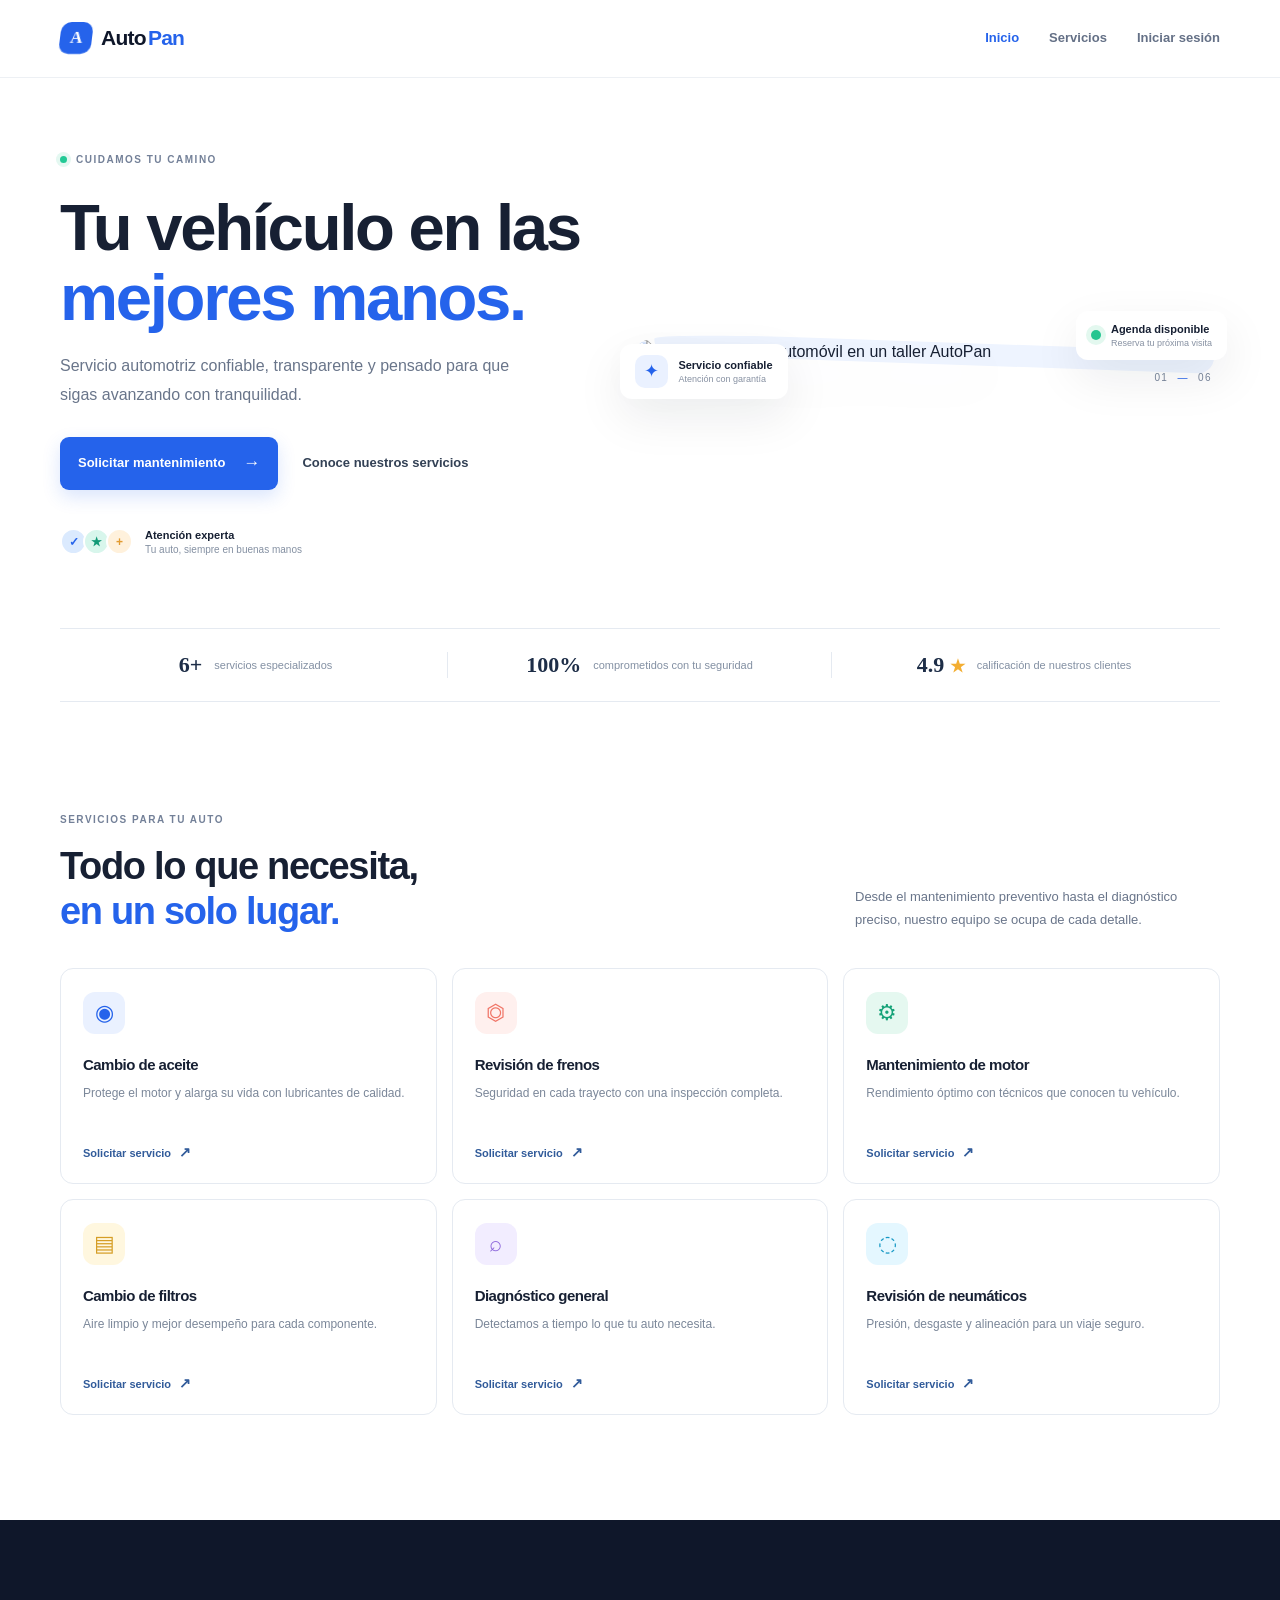
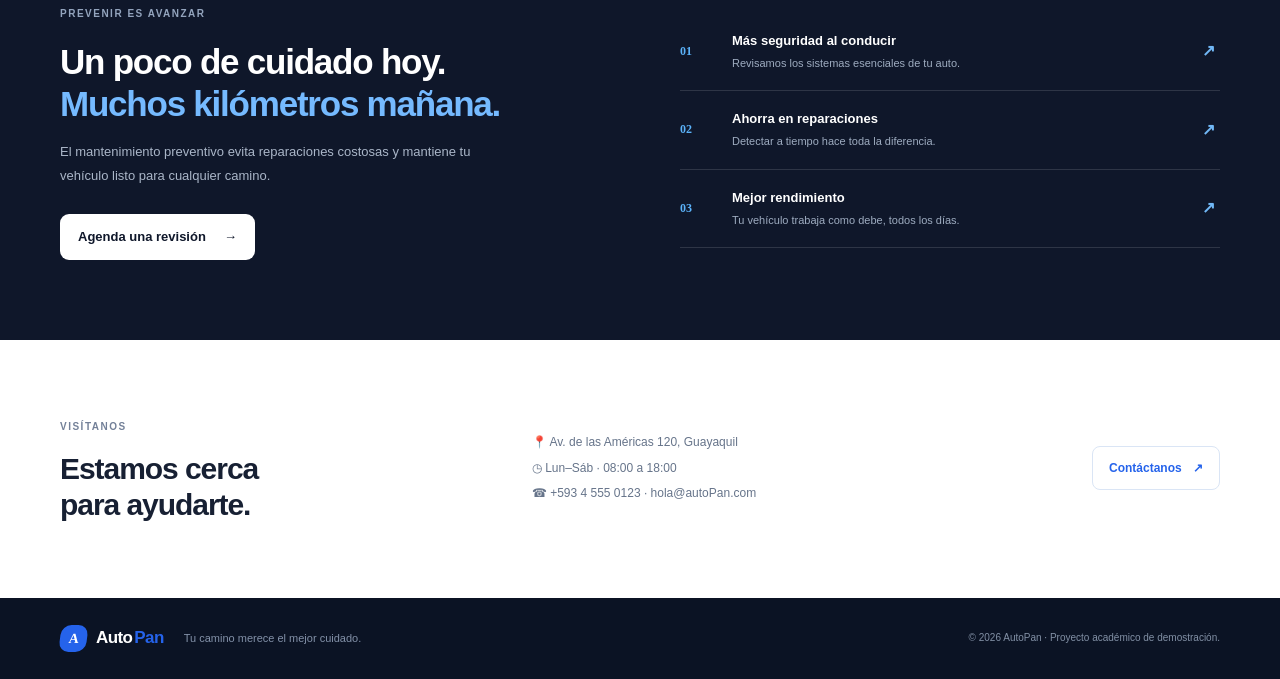
==== index.html @ 1d9c272c "Add AutoPan vehicle maintenance system" ====
<!doctype html>
<html lang="es">
<head><meta charset="utf-8"><meta name="viewport" content="width=device-width, initial-scale=1"><meta name="description" content="AutoPan, mantenimiento preventivo y cuidado automotriz."><title>AutoPan — Tu vehículo en las mejores manos</title><link rel="stylesheet" href="css/estilos.css"><script defer src="js/datos.js"></script><script defer src="js/autenticacion.js"></script></head>
<body>
<header class="barra"><a class="marca" href="index.html"><span class="marca-icono">A</span>Auto<span>Pan</span></a><nav><a class="activo" href="index.html">Inicio</a><a href="#servicios">Servicios</a><a data-sesion hidden href="mantenimiento.html">Solicitar mantenimiento</a><a data-sesion hidden href="mis-solicitudes.html">Mis solicitudes</a><a data-sesion hidden href="admin.html">Administración</a><a data-sin-sesion href="login.html">Iniciar sesión</a><button data-sesion data-cerrar-sesion hidden class="nav-cerrar">Cerrar sesión</button></nav></header>
<main>
<section class="hero contenedor"><div class="hero-copy"><span class="eyebrow"><i></i> CUIDAMOS TU CAMINO</span><h1>Tu vehículo en las <span>mejores manos.</span></h1><p>Servicio automotriz confiable, transparente y pensado para que sigas avanzando con tranquilidad.</p><div class="hero-acciones"><a class="boton boton-primario" href="mantenimiento.html" data-sesion hidden>Solicitar mantenimiento <span>→</span></a><a class="boton boton-primario" href="login.html" data-sin-sesion>Solicitar mantenimiento <span>→</span></a><a class="boton boton-texto" href="#servicios">Conoce nuestros servicios</a></div><div class="hero-confianza"><div class="avatar-stack"><b>✓</b><b>★</b><b>+</b></div><span><strong>Atención experta</strong><small>Tu auto, siempre en buenas manos</small></span></div></div><div class="hero-visual"><img src="img/taller-autoPan.svg" alt="Ilustración de un automóvil en un taller AutoPan"><div class="flotante flotante-a"><span>✦</span><div><strong>Servicio confiable</strong><small>Atención con garantía</small></div></div><div class="flotante flotante-b"><span class="punto-verde"></span><div><strong>Agenda disponible</strong><small>Reserva tu próxima visita</small></div></div><div class="hero-numero">01 <span>—</span> 06</div></div></section>
<section class="franja contenedor"><div><strong>6+</strong><span>servicios especializados</span></div><div><strong>100%</strong><span>comprometidos con tu seguridad</span></div><div><strong>4.9 <span class="estrella">★</span></strong><span>calificación de nuestros clientes</span></div></section>
<section class="seccion contenedor" id="servicios"><div class="encabezado-seccion"><div><span class="eyebrow">SERVICIOS PARA TU AUTO</span><h2>Todo lo que necesita,<br><span>en un solo lugar.</span></h2></div><p>Desde el mantenimiento preventivo hasta el diagnóstico preciso, nuestro equipo se ocupa de cada detalle.</p></div><div class="servicios-grid">
<article class="servicio-card"><span class="servicio-icono azul">◉</span><h3>Cambio de aceite</h3><p>Protege el motor y alarga su vida con lubricantes de calidad.</p><a href="mantenimiento.html">Solicitar servicio <b>↗</b></a></article><article class="servicio-card"><span class="servicio-icono coral">⏣</span><h3>Revisión de frenos</h3><p>Seguridad en cada trayecto con una inspección completa.</p><a href="mantenimiento.html">Solicitar servicio <b>↗</b></a></article><article class="servicio-card"><span class="servicio-icono verde">⚙</span><h3>Mantenimiento de motor</h3><p>Rendimiento óptimo con técnicos que conocen tu vehículo.</p><a href="mantenimiento.html">Solicitar servicio <b>↗</b></a></article><article class="servicio-card"><span class="servicio-icono amarillo">▤</span><h3>Cambio de filtros</h3><p>Aire limpio y mejor desempeño para cada componente.</p><a href="mantenimiento.html">Solicitar servicio <b>↗</b></a></article><article class="servicio-card"><span class="servicio-icono violeta">⌕</span><h3>Diagnóstico general</h3><p>Detectamos a tiempo lo que tu auto necesita.</p><a href="mantenimiento.html">Solicitar servicio <b>↗</b></a></article><article class="servicio-card"><span class="servicio-icono celeste">◌</span><h3>Revisión de neumáticos</h3><p>Presión, desgaste y alineación para un viaje seguro.</p><a href="mantenimiento.html">Solicitar servicio <b>↗</b></a></article></div></section>
<section class="beneficios"><div class="contenedor beneficios-interior"><div><span class="eyebrow">PREVENIR ES AVANZAR</span><h2>Un poco de cuidado hoy.<br><span>Muchos kilómetros mañana.</span></h2><p>El mantenimiento preventivo evita reparaciones costosas y mantiene tu vehículo listo para cualquier camino.</p><a class="boton boton-claro" href="mantenimiento.html">Agenda una revisión <span>→</span></a></div><ul><li><span>01</span><div><strong>Más seguridad al conducir</strong><small>Revisamos los sistemas esenciales de tu auto.</small></div><b>↗</b></li><li><span>02</span><div><strong>Ahorra en reparaciones</strong><small>Detectar a tiempo hace toda la diferencia.</small></div><b>↗</b></li><li><span>03</span><div><strong>Mejor rendimiento</strong><small>Tu vehículo trabaja como debe, todos los días.</small></div><b>↗</b></li></ul></div></section>
<section class="contacto contenedor"><div><span class="eyebrow">VISÍTANOS</span><h2>Estamos cerca<br>para ayudarte.</h2></div><div class="contacto-datos"><p>📍 Av. de las Américas 120, Guayaquil</p><p>◷ Lun–Sáb · 08:00 a 18:00</p><p>☎ +593 4 555 0123 · hola@autoPan.com</p></div><a class="contacto-mapa" href="mailto:hola@autoPan.com">Contáctanos <span>↗</span></a></section>
</main><footer class="pie"><div class="contenedor pie-inner"><a class="marca marca-clara" href="index.html"><span class="marca-icono">A</span>Auto<span>Pan</span></a><p>Tu camino merece el mejor cuidado.</p><small>© 2026 AutoPan · Proyecto académico de demostración.</small></div></footer></body></html>
---- css/estilos.css ----
:root{--azul-oscuro:#0f172a;--azul:#2563eb;--celeste:#38bdf8;--blanco:#fff;--gris:#f1f5f9;--texto:#172033;--muted:#69758a;--borde:#e5eaf1;--verde:#109875;--sombra:0 18px 48px rgba(15,23,42,.08)}
*{box-sizing:border-box}html{scroll-behavior:smooth}body{margin:0;color:var(--texto);font-family:'DM Sans',Arial,sans-serif;background:#fff;line-height:1.55}h1,h2,h3,p{margin-top:0}h1,h2,h3,.marca{font-family:Manrope,'DM Sans',sans-serif;letter-spacing:-.035em}a{color:inherit;text-decoration:none}button,input,select,textarea{font:inherit}button,a{ -webkit-tap-highlight-color:transparent}button{cursor:pointer}.contenedor{width:min(1160px,calc(100% - 48px));margin-inline:auto}.barra{height:78px;display:flex;align-items:center;justify-content:space-between;padding:0 max(24px,calc((100vw - 1160px)/2));border-bottom:1px solid #edf0f4;background:rgba(255,255,255,.94);position:sticky;top:0;z-index:5;backdrop-filter:blur(14px)}.marca{display:inline-flex;align-items:center;gap:2px;font-size:21px;font-weight:800;color:var(--azul-oscuro)}.marca>span:last-child{color:var(--azul)}.marca-icono{display:grid;place-items:center;width:32px;height:32px;border-radius:10px;background:var(--azul);color:white!important;font:800 17px Manrope;margin-right:7px;transform:skew(-7deg)}nav{display:flex;align-items:center;gap:30px;font-size:13px;font-weight:600;color:#647086}nav a{transition:color .2s}nav a:hover,nav .activo{color:var(--azul)}nav [hidden],.hero-acciones [hidden]{display:none!important}.nav-cerrar{border:0;background:none;color:#647086;font-weight:600;padding:0}.nav-cerrar:hover{color:#dc3a50}.usuario-nav{color:#1c2b42;font-size:13px}
.hero{display:grid;grid-template-columns:1fr 1.08fr;gap:36px;align-items:center;padding-top:56px;padding-bottom:42px;min-height:510px}.hero-copy{padding:12px 0 15px}.eyebrow{display:inline-flex;align-items:center;gap:9px;font-size:10px;line-height:1.2;letter-spacing:.15em;font-weight:800;color:#738098}.eyebrow i{width:7px;height:7px;border-radius:50%;background:#22c995;box-shadow:0 0 0 4px #e4f8f1}.hero h1{font-size:clamp(43px,5.1vw,66px);line-height:1.08;margin:22px 0 18px;max-width:570px}.hero h1 span,.encabezado-seccion h2 span{color:var(--azul)}.hero-copy>p{font-size:16px;color:var(--muted);max-width:450px;line-height:1.8}.hero-acciones{display:flex;gap:14px;align-items:center;margin-top:28px}.boton{border:0;display:inline-flex;align-items:center;justify-content:center;gap:18px;padding:13px 18px;border-radius:9px;font-weight:700;font-size:13px;transition:transform .2s,box-shadow .2s,background .2s}.boton:hover{transform:translateY(-2px)}.boton-primario{background:var(--azul);color:#fff;box-shadow:0 7px 18px #2563eb2b}.boton-primario:hover{background:#1d4ed8;box-shadow:0 10px 22px #2563eb40}.boton-primario span{font-size:17px}.boton-texto{background:none;color:#334155;padding-inline:10px}.boton-claro{color:var(--azul-oscuro);background:#fff;margin-top:14px}.boton-ancho{width:100%;margin-top:5px}.hero-confianza{display:flex;align-items:center;gap:12px;margin-top:38px}.avatar-stack{display:flex;padding-left:4px}.avatar-stack b{width:27px;height:27px;border-radius:50%;border:2px solid white;background:#dbeafe;color:#2563eb;display:grid;place-items:center;margin-left:-4px;font-size:12px}.avatar-stack b:nth-child(2){background:#d8f6ec;color:#119976}.avatar-stack b:nth-child(3){background:#fff1dc;color:#e29b31}.hero-confianza span{display:grid;line-height:1.35}.hero-confianza strong{font-size:11px}.hero-confianza small{font-size:10px;color:#8490a2}.hero-visual{position:relative;min-width:0}.hero-visual:before{content:"";position:absolute;inset:7% 1% 3% 3%;background:#eef4ff;border-radius:43% 43% 24px 24px;transform:rotate(2deg)}.hero-visual img{position:relative;display:block;width:100%;border-radius:24px;filter:drop-shadow(0 22px 25px #223d6a19)}.flotante{position:absolute;display:flex;align-items:center;gap:10px;padding:11px 15px;border-radius:12px;background:white;box-shadow:var(--sombra);z-index:1}.flotante>span{display:grid;place-items:center;width:33px;height:33px;background:#eaf1ff;color:var(--azul);border-radius:10px;font-size:18px}.flotante div{display:grid;line-height:1.4}.flotante strong{font-size:11px}.flotante small{color:#8791a2;font-size:9px}.flotante-a{top:16%;left:-16px}.flotante-b{right:-7px;bottom:18%}.flotante .punto-verde{width:10px;height:10px;border-radius:50%;background:#24c590;box-shadow:0 0 0 5px #e3f8ef}.hero-numero{position:absolute;right:8px;bottom:-21px;color:#78859a;font-size:10px;letter-spacing:.14em}.hero-numero span{color:var(--azul);padding-inline:5px}.franja{border-block:1px solid var(--borde);display:grid;grid-template-columns:repeat(3,1fr);padding:23px 4px;margin-top:15px}.franja>div{display:flex;justify-content:center;align-items:center;gap:12px;border-right:1px solid var(--borde)}.franja>div:last-child{border:0}.franja strong{font:800 22px Manrope;color:#1d2d47}.franja>div>span{font-size:11px;color:#8390a3}.estrella{color:#f3ae32;font-size:17px}
.seccion{padding-top:104px;padding-bottom:105px}.encabezado-seccion{display:flex;justify-content:space-between;align-items:end;margin-bottom:34px}.encabezado-seccion h2,.beneficios h2,.contacto h2{font-size:38px;line-height:1.19;margin:13px 0 0}.encabezado-seccion>p{max-width:365px;color:var(--muted);font-size:13px;line-height:1.8;margin-bottom:3px}.servicios-grid{display:grid;grid-template-columns:repeat(3,1fr);gap:15px}.servicio-card{border:1px solid var(--borde);border-radius:13px;padding:23px 22px 19px;transition:transform .22s,box-shadow .22s,border .22s}.servicio-card:hover{transform:translateY(-4px);box-shadow:var(--sombra);border-color:#d6e1f3}.servicio-icono{width:42px;height:42px;border-radius:12px;display:grid;place-items:center;font-size:22px;margin-bottom:19px}.azul{background:#eaf1ff;color:#2563eb}.coral{background:#fff0ee;color:#f07466}.verde{background:#e5f8f0;color:#16a278}.amarillo{background:#fff7df;color:#d59d25}.violeta{background:#f2edff;color:#8c66db}.celeste{background:#e4f7ff;color:#1598c4}.servicio-card h3{font-size:15px;margin:0 0 7px}.servicio-card p{color:#7b8799;font-size:12px;line-height:1.65;min-height:40px;margin-bottom:16px}.servicio-card a{font-size:11px;font-weight:700;color:#315b9a}.servicio-card a b{font-size:14px;margin-left:5px}.beneficios{background:var(--azul-oscuro);color:#fff;padding:80px 0}.beneficios-interior{display:grid;grid-template-columns:1fr 1fr;gap:80px;align-items:center}.beneficios .eyebrow{color:#93a4bd}.beneficios h2{font-size:35px;margin:16px 0}.beneficios h2 span{color:#75baff}.beneficios-interior>div>p{color:#aab6c8;font-size:13px;line-height:1.8;max-width:420px}.beneficios ul{list-style:none;margin:0;padding:0}.beneficios li{display:grid;grid-template-columns:38px 1fr 18px;align-items:center;gap:14px;padding:18px 0;border-bottom:1px solid #ffffff21}.beneficios li>span{color:#5bb3fa;font:700 12px Manrope}.beneficios li div{display:grid;gap:4px}.beneficios li strong{font-size:13px}.beneficios li small{color:#9eacc0;font-size:11px}.beneficios li>b{color:#71b8f6}.contacto{display:grid;grid-template-columns:1fr 1.2fr auto;gap:30px;align-items:center;padding-top:73px;padding-bottom:75px}.contacto h2{font-size:30px}.contacto-datos p{font-size:12px;color:#66748a;margin:7px 0}.contacto-mapa{font-size:12px;font-weight:700;color:var(--azul);border:1px solid #dae5f5;border-radius:8px;padding:12px 16px}.contacto-mapa span{padding-left:8px}.pie{background:#0b1324;color:#a9b5c8;padding:27px 0}.pie-inner{display:flex;align-items:center;gap:20px}.pie-inner p{font-size:11px;margin:0;color:#8391a8}.pie-inner small{margin-left:auto;font-size:10px;color:#8290a5}.marca-clara{color:white;font-size:17px}.marca-clara .marca-icono{width:27px;height:27px;font-size:14px}
.fondo-suave{background:#f6f8fb;min-height:100vh}.pagina-interior{padding-top:48px;padding-bottom:72px;min-height:calc(100vh - 150px)}.pagina-titulo{display:flex;align-items:end;justify-content:space-between;margin-bottom:28px}.pagina-titulo h1{font-size:34px;line-height:1.2;margin:10px 0 7px}.pagina-titulo p{color:var(--muted);font-size:13px;margin:0}.formulario-panel,.tabla-panel{background:white;border:1px solid var(--borde);border-radius:14px;box-shadow:0 8px 30px #22334a08}.formulario-panel{padding:30px 34px}.form-seccion{display:grid;grid-template-columns:34px 1fr;gap:17px;padding:4px 0 30px;margin-bottom:26px;border-bottom:1px solid var(--borde)}.form-seccion:last-of-type{border:0;margin-bottom:0}.paso{display:grid;place-items:center;width:30px;height:30px;border-radius:9px;background:#edf3ff;color:var(--azul);font:700 11px Manrope}.form-seccion-cuerpo h2{font-size:17px;margin:2px 0 4px}.form-seccion-cuerpo>p{font-size:11px;color:#8490a2;margin-bottom:19px}.form-grid{display:grid;grid-template-columns:repeat(2,minmax(0,1fr));gap:14px 18px}.form-grid label,.login-card label{display:grid;gap:7px;font-size:11px;font-weight:700;color:#38465b}.form-grid input,.form-grid select,.form-grid textarea,.login-card input,.filtros select,.buscador{width:100%;border:1px solid #dfe5ed;border-radius:8px;background:#fff;padding:11px 12px;color:#1a2940;font-size:12px;outline:none;transition:border .2s,box-shadow .2s}.form-grid input,.form-grid select,.login-card input{height:42px}.form-grid textarea{resize:vertical;min-height:72px}.form-grid input:focus,.form-grid select:focus,.form-grid textarea:focus,.login-card input:focus,.buscador:focus-within{border-color:#6ca0f8;box-shadow:0 0 0 3px #2563eb17}.form-grid input::placeholder,.form-grid textarea::placeholder,.login-card input::placeholder{color:#a4adba;font-weight:400}.form-grid input[readonly]{background:#f5f7fa;color:#68758a}.ancho-completo{grid-column:1/-1}.form-footer{display:flex;justify-content:space-between;align-items:center;padding-top:22px;border-top:1px solid var(--borde)}.form-footer>span{font-size:10px;color:#8290a2}.solicitudes-grid{display:grid;grid-template-columns:repeat(3,1fr);gap:16px}.solicitud-card{padding:20px;background:#fff;border:1px solid var(--borde);border-radius:13px;box-shadow:0 7px 25px #20344f08}.solicitud-top{display:flex;align-items:center;justify-content:space-between}.id-tag{font:700 10px 'DM Sans',sans-serif;color:#4773b4;background:#eff5ff;padding:5px 8px;border-radius:5px;white-space:nowrap}.estado{display:inline-flex;border-radius:30px;padding:5px 9px;font-size:10px;font-weight:700;white-space:nowrap}.estado-pendiente{background:#fff4da;color:#b78312}.estado-en-proceso{background:#eee9ff;color:#7752c8}.estado-finalizado{background:#e1f8ed;color:#16825f}.solicitud-card h3{font-size:16px;margin:17px 0 6px}.solicitud-card>p{font-size:11px;color:#65738a;margin-bottom:12px}.solicitud-meta{display:flex;justify-content:space-between;color:#758198;font-size:10px;padding:11px 0;border-block:1px solid #eff1f4}.solicitud-card .muted{margin:12px 0 0;line-height:1.6}.vacio{grid-column:1/-1;text-align:center;padding:68px 20px;border:1px dashed #ccd7e5;border-radius:14px;background:#fff}.vacio>span{font-size:30px}.vacio h3{margin:12px 0 4px}.vacio p{font-size:12px;color:#78869a}.vacio .boton{margin-top:8px}
.indicadores{display:grid;grid-template-columns:repeat(4,1fr);gap:13px;margin-bottom:20px}.indicador{display:flex;align-items:center;gap:12px;padding:17px 15px;background:white;border:1px solid var(--borde);border-radius:12px}.indicador-icono{display:grid;place-items:center;width:40px;height:40px;border-radius:11px;font-size:18px;flex:none}.ambar{background:#fff4d9;color:#d19a20}.indicador>div{display:grid;gap:2px}.indicador small{font-size:10px;color:#768399}.indicador strong{font:800 21px Manrope;color:#1a2940}.indicador-nota{font-size:9px;color:#a0aaba;margin-left:auto;align-self:end;white-space:nowrap}.tabla-panel{overflow:hidden}.tabla-cabecera{display:flex;justify-content:space-between;align-items:center;padding:22px 22px 18px}.tabla-cabecera h2{font-size:18px;margin:7px 0 0}.filtros{display:flex;gap:9px;align-items:center}.buscador{display:flex;align-items:center;gap:7px;width:230px;height:39px;padding:0 11px;color:#8290a4;font-size:18px}.buscador input{border:0;outline:0;width:100%;font-size:11px;background:transparent;color:var(--texto)}.filtros select{width:auto;height:39px;padding:0 28px 0 10px;font-size:11px}.tabla-scroll{overflow-x:auto}table{width:100%;border-collapse:collapse;text-align:left;white-space:nowrap}thead{background:#f7f9fc}th{padding:11px 13px;font-size:9px;letter-spacing:.05em;text-transform:uppercase;color:#8290a2;font-weight:700}td{padding:12px 13px;border-bottom:1px solid #edf0f4;font-size:10px;color:#536177}td:first-child,th:first-child{padding-left:22px}td strong{display:block;color:#243249;font-size:10px}td small{display:block;font-size:9px;color:#93a0b0;margin-top:3px}.acciones{display:flex;gap:3px}.icono-boton{width:28px;height:28px;border:0;border-radius:7px;background:#f0f5ff;color:#3971c6;font-size:16px;display:grid;place-items:center}.icono-boton:hover{background:#e1ecff}.icono-boton.peligro{background:#fff1f1;color:#d4515f}.icono-boton.peligro:hover{background:#ffe1e1}.tabla-vacia{text-align:center;padding:40px;color:#8290a2}.tabla-pie{margin:0;padding:12px 20px;color:#909bad;font-size:10px;border-top:1px solid var(--borde)}.dialogo{width:min(720px,calc(100% - 28px));max-height:90vh;overflow:auto;border:0;border-radius:16px;padding:24px;background:white;box-shadow:0 22px 80px #0f172a45}.dialogo::backdrop{background:#0f172a88;backdrop-filter:blur(3px)}.dialogo-cabecera{display:flex;align-items:start;justify-content:space-between;margin-bottom:20px}.dialogo-cabecera h2{font-size:21px;margin:6px 0 0}.dialogo-cabecera .icono-boton{font-size:21px}.dialogo .form-grid{gap:12px 14px}.dialogo-footer{display:flex;justify-content:flex-end;margin-top:17px}.detalle-grid{display:grid;grid-template-columns:1fr 1fr;gap:16px}.detalle-grid>div{display:grid;gap:4px}.detalle-grid span{font-size:10px;color:#7e8a9e}.detalle-grid strong{font-size:12px;font-weight:600}.detalle-ancho{grid-column:1/-1}.notificacion{position:fixed;z-index:20;right:22px;bottom:22px;max-width:min(400px,calc(100% - 36px));padding:14px 18px;background:#123e35;color:#fff;border-radius:10px;box-shadow:0 12px 35px #101b2e35;font-size:13px;font-weight:600;opacity:0;transform:translateY(12px);pointer-events:none;transition:all .25s}.notificacion.error{background:#a33242}.notificacion.visible{opacity:1;transform:translateY(0)}
.login-layout{min-height:calc(100vh - 78px);display:grid;grid-template-columns:1fr 1fr}.login-arte{background:#0f172a;position:relative;overflow:hidden;display:flex;justify-content:flex-end}.login-arte:before{content:"";position:absolute;width:500px;height:500px;border:1px solid #ffffff14;border-radius:50%;left:-220px;bottom:-260px;box-shadow:0 0 0 40px #ffffff08,0 0 0 85px #ffffff05}.login-arte-contenido{width:min(540px,calc(100% - 64px));padding:74px 45px 55px 0;color:#fff;position:relative}.login-arte .eyebrow{color:#9bb2d1}.login-arte h1{font-size:41px;line-height:1.15;margin:18px 0 13px}.login-arte h1 span{color:#66b7ff}.login-arte p{font-size:13px;color:#a9b6ca;max-width:410px}.login-arte img{width:100%;margin-top:24px;border-radius:18px}.login-panel{display:grid;place-items:center;padding:40px}.login-card{width:min(400px,100%);padding:10px}.login-card h2{font-size:30px;margin:12px 0 4px}.login-card>.muted{font-size:12px;margin-bottom:25px}.login-card form{display:grid;gap:17px}.login-card label{font-size:11px}.login-card input{font-size:12px}.demo-cuentas{margin-top:24px;padding:14px 15px;border:1px solid var(--borde);border-radius:9px;background:#fbfcfe}.demo-cuentas strong{font-size:10px}.demo-cuentas p{font-size:10px;color:#637188;margin:8px 0 0}.demo-cuentas code{color:#2a5ca8;background:#eef4ff;padding:2px 4px;border-radius:3px}.nota-seguridad{font-size:9px;color:#8d98a9;line-height:1.6;margin-top:15px}.mensaje-error{padding:10px 12px;border-radius:8px;color:#a83242;background:#fff0f0;font-size:11px;margin:12px 0}.mensaje-error[hidden]{display:none}
@media(max-width:900px){nav{gap:16px}.hero{gap:20px;min-height:440px}.hero h1{font-size:50px}.flotante-a{left:-5px}.flotante-b{right:-2px}.indicadores{grid-template-columns:repeat(2,1fr)}.solicitudes-grid{grid-template-columns:repeat(2,1fr)}.beneficios-interior{gap:35px}.contacto{grid-template-columns:1fr 1fr}.contacto-mapa{justify-self:start}}
@media(max-width:650px){.contenedor{width:calc(100% - 34px)}.barra{height:auto;min-height:66px;padding:13px 17px;align-items:flex-start;gap:10px}.marca{font-size:19px;flex:none}nav{justify-content:flex-end;gap:8px 13px;flex-wrap:wrap;font-size:10px;padding-top:8px}nav .usuario-nav{display:none}.hero{grid-template-columns:1fr;padding-top:34px;gap:22px}.hero h1{font-size:47px;margin-top:16px}.hero-copy>p{font-size:14px}.hero-acciones{gap:5px;flex-wrap:wrap}.hero-acciones .boton{font-size:11px;padding:12px}.hero-visual{max-width:520px;margin:auto}.flotante{padding:8px 10px}.flotante-a{left:-4px}.flotante-b{right:-2px}.franja{padding:16px 0;margin-top:28px}.franja>div{display:grid;gap:1px;text-align:center}.franja strong{font-size:18px}.franja>div>span{font-size:9px;line-height:1.3}.seccion{padding-top:69px;padding-bottom:70px}.encabezado-seccion{display:block}.encabezado-seccion h2{font-size:31px}.encabezado-seccion>p{margin-top:14px}.servicios-grid{grid-template-columns:repeat(2,1fr);gap:10px}.servicio-card{padding:16px 13px}.servicio-card h3{font-size:13px}.servicio-card p{font-size:10px;min-height:55px}.servicio-icono{width:36px;height:36px;margin-bottom:13px}.beneficios{padding:60px 0}.beneficios-interior{grid-template-columns:1fr;gap:35px}.beneficios h2{font-size:30px}.contacto{grid-template-columns:1fr;gap:14px;padding-block:52px}.contacto h2{font-size:27px}.pie-inner{flex-wrap:wrap;gap:12px}.pie-inner p{display:none}.pie-inner small{margin-left:auto;text-align:right}.pagina-interior{padding-top:30px}.pagina-titulo{align-items:flex-start;gap:15px;flex-direction:column}.pagina-titulo h1{font-size:28px}.pagina-titulo>.boton{align-self:flex-start}.formulario-panel{padding:20px 16px}.form-seccion{grid-template-columns:28px 1fr;gap:10px;padding-bottom:22px;margin-bottom:20px}.paso{width:26px;height:26px}.form-grid{grid-template-columns:1fr;gap:12px}.ancho-completo{grid-column:auto}.form-footer{align-items:flex-start;gap:14px;flex-direction:column}.form-footer .boton{align-self:stretch}.indicadores{gap:8px}.indicador{padding:12px 10px;gap:8px}.indicador-icono{width:33px;height:33px}.indicador-nota{display:none}.indicador small{font-size:9px}.indicador strong{font-size:19px}.tabla-cabecera{padding:17px 14px;align-items:flex-start;gap:14px;flex-direction:column}.filtros{width:100%}.buscador{flex:1;width:auto}.filtros select{max-width:120px}.tabla-panel{margin-inline:-4px}.solicitudes-grid{grid-template-columns:1fr}.login-layout{grid-template-columns:1fr}.login-arte{justify-content:center}.login-arte-contenido{width:calc(100% - 38px);padding:35px 0 25px}.login-arte h1{font-size:30px}.login-arte img{max-height:190px;object-fit:cover}.login-panel{padding:35px 20px}.login-card{padding:0}.detalle-grid{grid-template-columns:1fr}.detalle-ancho{grid-column:auto}.dialogo{padding:18px}.dialogo-cabecera{top:-18px;margin:-18px -18px 20px;padding:16px 18px}.dialogo .form-grid{grid-template-columns:1fr}}

/* Controles añadidos para identidad, contraseñas y administración */
.login-card select{height:42px;width:100%;border:1px solid #dfe5ed;border-radius:8px;background:#fff;padding:0 12px;color:#1a2940;font-size:12px;outline:none}
.alternar-formulario{font-size:11px;color:#77849a;margin:16px 0}.alternar-formulario a{color:var(--azul);font-weight:700;margin-left:4px}
.campo-contrasena{display:block;position:relative;width:100%}.campo-contrasena input{width:100%;padding-right:43px!important}
.ojo-password{position:absolute;right:7px;top:50%;transform:translateY(-50%);width:31px;height:31px;border:0;border-radius:7px;background:#f1f5fb;color:#356bb8;font-size:17px;display:grid;place-items:center}.ojo-password:hover{background:#e2ecfb}
.panel-usuarios{margin-top:20px}.usuarios-ayuda{font-size:10px;color:#8793a5}.rol-tag{display:inline-flex;padding:5px 8px;background:#eef4ff;color:#3b68a9;border-radius:20px;font-size:10px;font-weight:700}.fila-desactivada{opacity:.58}.estado-inactiva{background:#edf0f4;color:#687386}.icono-boton.activar{background:#e6f8ef;color:#16825f}
.dialogo{scrollbar-color:#3380e8 #e7effa;scrollbar-width:thin}.dialogo::-webkit-scrollbar{width:10px}.dialogo::-webkit-scrollbar-track{background:#e7effa;border-radius:8px}.dialogo::-webkit-scrollbar-thumb{background:#3380e8;border:2px solid #e7effa;border-radius:8px}.dialogo::-webkit-scrollbar-thumb:hover{background:#1d5fc7}
.dialogo-cabecera{position:sticky;top:-24px;z-index:3;margin:-24px -24px 21px;padding:18px 24px;background:linear-gradient(120deg,#174aa6,#2877e8);color:#fff;border-radius:15px 15px 0 0}.dialogo-titulo-grupo{display:flex;align-items:center;gap:13px}.dialogo-icono{width:42px;height:42px;display:grid;place-items:center;background:#ffffff22;border:1px solid #ffffff38;border-radius:12px;font-size:20px}.dialogo-cabecera .eyebrow{color:#d6e7ff}.dialogo-cabecera h2{color:#fff;margin:4px 0 1px}.dialogo-cabecera small{font-size:10px;color:#deebff}.dialogo-cabecera .icono-boton{background:#ffffff22;color:white;font-size:20px}.dialogo-cabecera .icono-boton:hover{background:#ffffff3b}
.detalle-grid>div{padding:11px;border:1px solid #e9eef6;border-radius:9px;background:#fbfdff}.detalle-grid>div span{color:#3975c8;font-weight:700}.dialogo .form-grid label{padding:9px;border:1px solid #edf1f6;border-radius:9px;background:#fbfdff}.dialogo .form-grid label.ancho-completo{grid-column:1/-1}
.icono-boton:disabled{opacity:.35;cursor:not-allowed}.ayuda-rol{font-size:10px;color:#768399;margin:0;padding:10px;background:#f2f6fc;border-radius:8px}
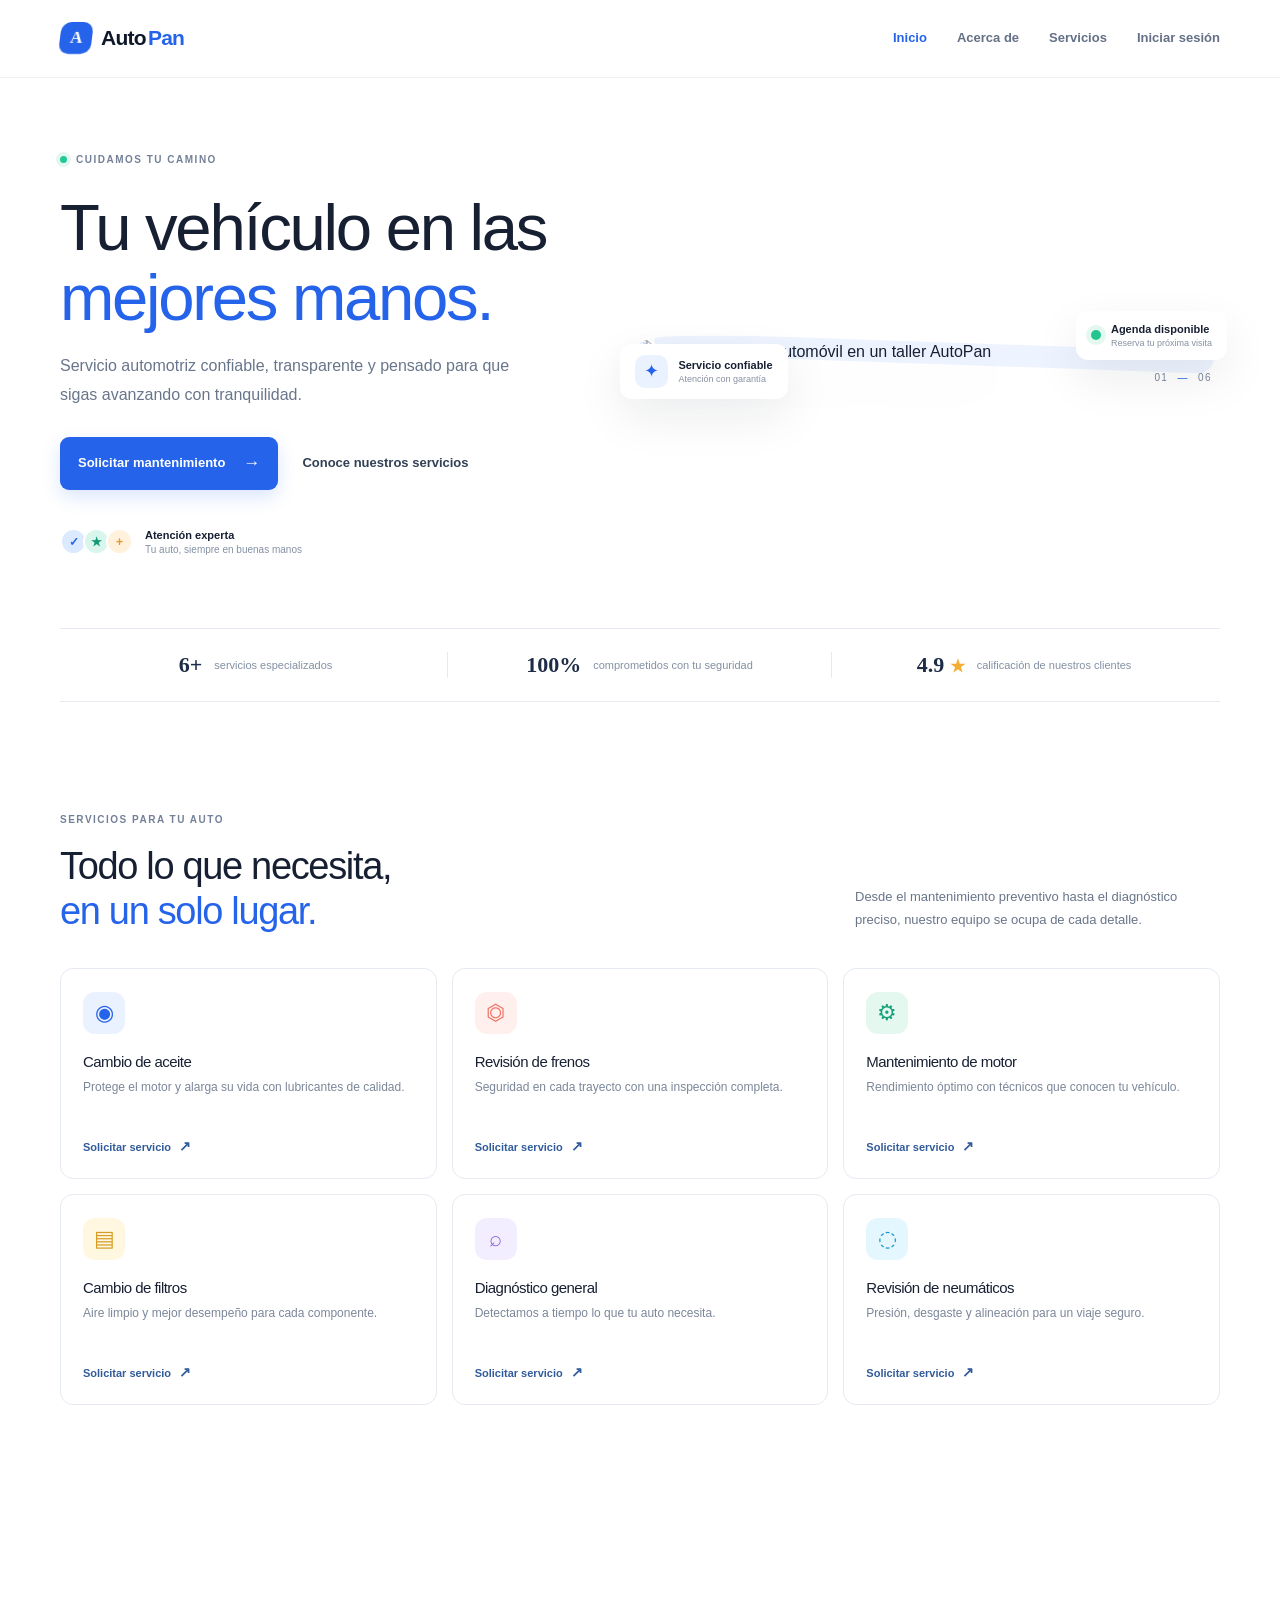
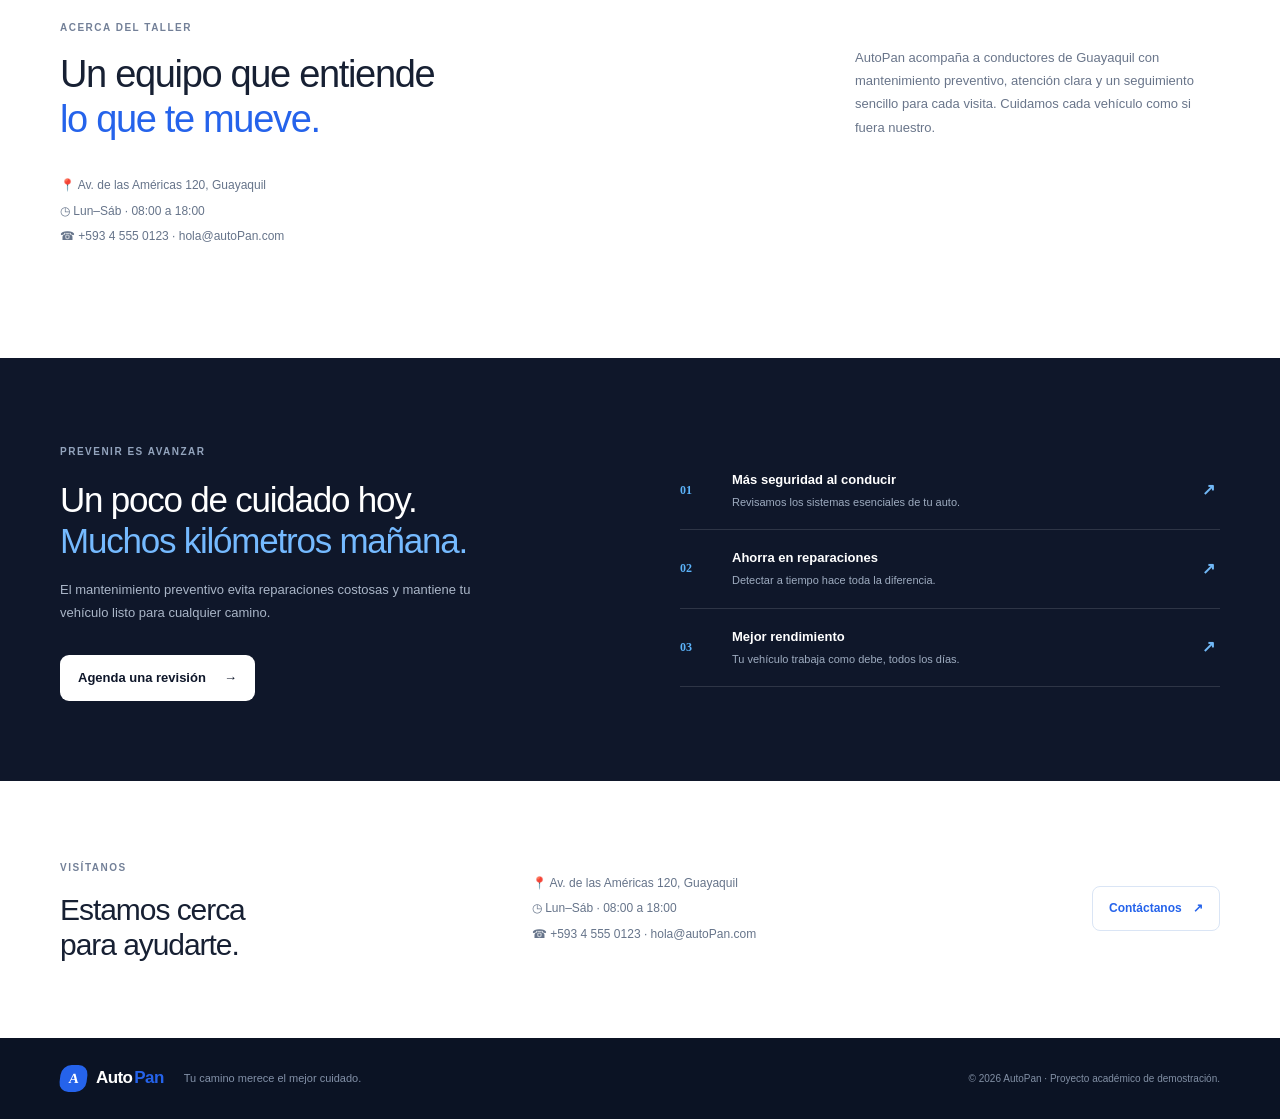
==== commit 147ba68c: "Completa perfil y revisión de rúbrica" ====
--- a/index.html
+++ b/index.html
@@ -1,13 +1,13 @@
 <!doctype html>
 <html lang="es">
-<head><meta charset="utf-8"><meta name="viewport" content="width=device-width, initial-scale=1"><meta name="description" content="AutoPan, mantenimiento preventivo y cuidado automotriz."><title>AutoPan — Tu vehículo en las mejores manos</title><link rel="stylesheet" href="css/estilos.css"><script defer src="js/datos.js"></script><script defer src="js/autenticacion.js"></script></head>
+<head><meta charset="utf-8"><meta name="viewport" content="width=device-width, initial-scale=1"><meta name="description" content="AutoPan, mantenimiento preventivo y cuidado automotriz."><title>AutoPan — Tu vehículo en las mejores manos</title><link rel="stylesheet" href="vendor/bootstrap/bootstrap.min.css"><link rel="stylesheet" href="vendor/sweetalert2/sweetalert2.min.css"><link rel="stylesheet" href="css/estilos.css"><script defer src="vendor/sweetalert2/sweetalert2.min.js"></script><script defer src="vendor/bootstrap/bootstrap.bundle.min.js"></script><script defer src="js/datos.js"></script><script defer src="js/autenticacion.js"></script></head>
 <body>
-<header class="barra"><a class="marca" href="index.html"><span class="marca-icono">A</span>Auto<span>Pan</span></a><nav><a class="activo" href="index.html">Inicio</a><a href="#servicios">Servicios</a><a data-sesion hidden href="mantenimiento.html">Solicitar mantenimiento</a><a data-sesion hidden href="mis-solicitudes.html">Mis solicitudes</a><a data-sesion hidden href="admin.html">Administración</a><a data-sin-sesion href="login.html">Iniciar sesión</a><button data-sesion data-cerrar-sesion hidden class="nav-cerrar">Cerrar sesión</button></nav></header>
+<header class="barra"><a class="marca" href="index.html"><span class="marca-icono">A</span>Auto<span>Pan</span></a><nav><a class="activo" href="index.html">Inicio</a><a href="#acerca">Acerca de</a><a href="#servicios">Servicios</a><a data-sesion hidden href="mantenimiento.html">Solicitar mantenimiento</a><a data-sesion hidden href="perfil.html">Mi perfil</a><a data-sesion hidden href="mis-solicitudes.html">Mis solicitudes</a><a data-sesion hidden href="admin.html">Administración</a><a data-sin-sesion href="login.html">Iniciar sesión</a><button data-sesion data-cerrar-sesion hidden class="nav-cerrar">Cerrar sesión</button></nav></header>
 <main>
 <section class="hero contenedor"><div class="hero-copy"><span class="eyebrow"><i></i> CUIDAMOS TU CAMINO</span><h1>Tu vehículo en las <span>mejores manos.</span></h1><p>Servicio automotriz confiable, transparente y pensado para que sigas avanzando con tranquilidad.</p><div class="hero-acciones"><a class="boton boton-primario" href="mantenimiento.html" data-sesion hidden>Solicitar mantenimiento <span>→</span></a><a class="boton boton-primario" href="login.html" data-sin-sesion>Solicitar mantenimiento <span>→</span></a><a class="boton boton-texto" href="#servicios">Conoce nuestros servicios</a></div><div class="hero-confianza"><div class="avatar-stack"><b>✓</b><b>★</b><b>+</b></div><span><strong>Atención experta</strong><small>Tu auto, siempre en buenas manos</small></span></div></div><div class="hero-visual"><img src="img/taller-autoPan.svg" alt="Ilustración de un automóvil en un taller AutoPan"><div class="flotante flotante-a"><span>✦</span><div><strong>Servicio confiable</strong><small>Atención con garantía</small></div></div><div class="flotante flotante-b"><span class="punto-verde"></span><div><strong>Agenda disponible</strong><small>Reserva tu próxima visita</small></div></div><div class="hero-numero">01 <span>—</span> 06</div></div></section>
 <section class="franja contenedor"><div><strong>6+</strong><span>servicios especializados</span></div><div><strong>100%</strong><span>comprometidos con tu seguridad</span></div><div><strong>4.9 <span class="estrella">★</span></strong><span>calificación de nuestros clientes</span></div></section>
 <section class="seccion contenedor" id="servicios"><div class="encabezado-seccion"><div><span class="eyebrow">SERVICIOS PARA TU AUTO</span><h2>Todo lo que necesita,<br><span>en un solo lugar.</span></h2></div><p>Desde el mantenimiento preventivo hasta el diagnóstico preciso, nuestro equipo se ocupa de cada detalle.</p></div><div class="servicios-grid">
 <article class="servicio-card"><span class="servicio-icono azul">◉</span><h3>Cambio de aceite</h3><p>Protege el motor y alarga su vida con lubricantes de calidad.</p><a href="mantenimiento.html">Solicitar servicio <b>↗</b></a></article><article class="servicio-card"><span class="servicio-icono coral">⏣</span><h3>Revisión de frenos</h3><p>Seguridad en cada trayecto con una inspección completa.</p><a href="mantenimiento.html">Solicitar servicio <b>↗</b></a></article><article class="servicio-card"><span class="servicio-icono verde">⚙</span><h3>Mantenimiento de motor</h3><p>Rendimiento óptimo con técnicos que conocen tu vehículo.</p><a href="mantenimiento.html">Solicitar servicio <b>↗</b></a></article><article class="servicio-card"><span class="servicio-icono amarillo">▤</span><h3>Cambio de filtros</h3><p>Aire limpio y mejor desempeño para cada componente.</p><a href="mantenimiento.html">Solicitar servicio <b>↗</b></a></article><article class="servicio-card"><span class="servicio-icono violeta">⌕</span><h3>Diagnóstico general</h3><p>Detectamos a tiempo lo que tu auto necesita.</p><a href="mantenimiento.html">Solicitar servicio <b>↗</b></a></article><article class="servicio-card"><span class="servicio-icono celeste">◌</span><h3>Revisión de neumáticos</h3><p>Presión, desgaste y alineación para un viaje seguro.</p><a href="mantenimiento.html">Solicitar servicio <b>↗</b></a></article></div></section>
-<section class="beneficios"><div class="contenedor beneficios-interior"><div><span class="eyebrow">PREVENIR ES AVANZAR</span><h2>Un poco de cuidado hoy.<br><span>Muchos kilómetros mañana.</span></h2><p>El mantenimiento preventivo evita reparaciones costosas y mantiene tu vehículo listo para cualquier camino.</p><a class="boton boton-claro" href="mantenimiento.html">Agenda una revisión <span>→</span></a></div><ul><li><span>01</span><div><strong>Más seguridad al conducir</strong><small>Revisamos los sistemas esenciales de tu auto.</small></div><b>↗</b></li><li><span>02</span><div><strong>Ahorra en reparaciones</strong><small>Detectar a tiempo hace toda la diferencia.</small></div><b>↗</b></li><li><span>03</span><div><strong>Mejor rendimiento</strong><small>Tu vehículo trabaja como debe, todos los días.</small></div><b>↗</b></li></ul></div></section>
+<section class="seccion contenedor acerca" id="acerca"><div class="encabezado-seccion"><div><span class="eyebrow">ACERCA DEL TALLER</span><h2>Un equipo que entiende<br><span>lo que te mueve.</span></h2></div><p>AutoPan acompaña a conductores de Guayaquil con mantenimiento preventivo, atención clara y un seguimiento sencillo para cada visita. Cuidamos cada vehículo como si fuera nuestro.</p></div><div class="contacto-datos"><p>📍 Av. de las Américas 120, Guayaquil</p><p>◷ Lun–Sáb · 08:00 a 18:00</p><p>☎ +593 4 555 0123 · hola@autoPan.com</p></div></section><section class="beneficios"><div class="contenedor beneficios-interior"><div><span class="eyebrow">PREVENIR ES AVANZAR</span><h2>Un poco de cuidado hoy.<br><span>Muchos kilómetros mañana.</span></h2><p>El mantenimiento preventivo evita reparaciones costosas y mantiene tu vehículo listo para cualquier camino.</p><a class="boton boton-claro" href="mantenimiento.html">Agenda una revisión <span>→</span></a></div><ul><li><span>01</span><div><strong>Más seguridad al conducir</strong><small>Revisamos los sistemas esenciales de tu auto.</small></div><b>↗</b></li><li><span>02</span><div><strong>Ahorra en reparaciones</strong><small>Detectar a tiempo hace toda la diferencia.</small></div><b>↗</b></li><li><span>03</span><div><strong>Mejor rendimiento</strong><small>Tu vehículo trabaja como debe, todos los días.</small></div><b>↗</b></li></ul></div></section>
 <section class="contacto contenedor"><div><span class="eyebrow">VISÍTANOS</span><h2>Estamos cerca<br>para ayudarte.</h2></div><div class="contacto-datos"><p>📍 Av. de las Américas 120, Guayaquil</p><p>◷ Lun–Sáb · 08:00 a 18:00</p><p>☎ +593 4 555 0123 · hola@autoPan.com</p></div><a class="contacto-mapa" href="mailto:hola@autoPan.com">Contáctanos <span>↗</span></a></section>
 </main><footer class="pie"><div class="contenedor pie-inner"><a class="marca marca-clara" href="index.html"><span class="marca-icono">A</span>Auto<span>Pan</span></a><p>Tu camino merece el mejor cuidado.</p><small>© 2026 AutoPan · Proyecto académico de demostración.</small></div></footer></body></html>
--- a/css/estilos.css
+++ b/css/estilos.css
@@ -18,3 +18,5 @@
 .dialogo-cabecera{position:sticky;top:-24px;z-index:3;margin:-24px -24px 21px;padding:18px 24px;background:linear-gradient(120deg,#174aa6,#2877e8);color:#fff;border-radius:15px 15px 0 0}.dialogo-titulo-grupo{display:flex;align-items:center;gap:13px}.dialogo-icono{width:42px;height:42px;display:grid;place-items:center;background:#ffffff22;border:1px solid #ffffff38;border-radius:12px;font-size:20px}.dialogo-cabecera .eyebrow{color:#d6e7ff}.dialogo-cabecera h2{color:#fff;margin:4px 0 1px}.dialogo-cabecera small{font-size:10px;color:#deebff}.dialogo-cabecera .icono-boton{background:#ffffff22;color:white;font-size:20px}.dialogo-cabecera .icono-boton:hover{background:#ffffff3b}
 .detalle-grid>div{padding:11px;border:1px solid #e9eef6;border-radius:9px;background:#fbfdff}.detalle-grid>div span{color:#3975c8;font-weight:700}.dialogo .form-grid label{padding:9px;border:1px solid #edf1f6;border-radius:9px;background:#fbfdff}.dialogo .form-grid label.ancho-completo{grid-column:1/-1}
 .icono-boton:disabled{opacity:.35;cursor:not-allowed}.ayuda-rol{font-size:10px;color:#768399;margin:0;padding:10px;background:#f2f6fc;border-radius:8px}
+.perfil-resumen{display:flex;align-items:center;gap:16px;margin-bottom:18px;padding:18px 22px;border-radius:14px;background:linear-gradient(115deg,#12326b,#2563eb);color:#fff;box-shadow:0 12px 30px #2563eb28}.perfil-avatar{width:52px;height:52px;display:grid;place-items:center;border-radius:15px;background:#ffffff26;font-size:25px}.perfil-resumen .eyebrow{color:#c7dcff}.perfil-resumen h2{margin:3px 0;font-size:19px;color:#fff}.perfil-resumen p{margin:0;color:#e4edff;font-size:11px}.perfil-resumen-icono{margin-left:auto;color:#b9d6ff;font-size:23px}.perfil-resumen+.formulario-panel{max-width:930px;margin:0 auto}.campo-radio{margin:0;padding:12px;border:1px solid var(--borde);border-radius:9px;display:flex;align-items:center;gap:18px}.campo-radio legend{float:none;width:auto;margin:0 10px 0 0;padding:0;font-size:11px;font-weight:700;color:#38465b}.campo-radio .form-check{display:flex;align-items:center;gap:6px;font-size:11px;color:#38465b}.checkbox-confirmacion{display:flex!important;align-items:center;gap:9px;padding:10px 12px;border:1px solid var(--borde);border-radius:8px;background:#f8faff;font-size:11px!important}.checkbox-confirmacion .form-check-input{margin:0}
+.campo-radio .form-check-input,.checkbox-confirmacion .form-check-input{width:1rem;height:1rem;padding:0;flex:none;accent-color:var(--azul)}
